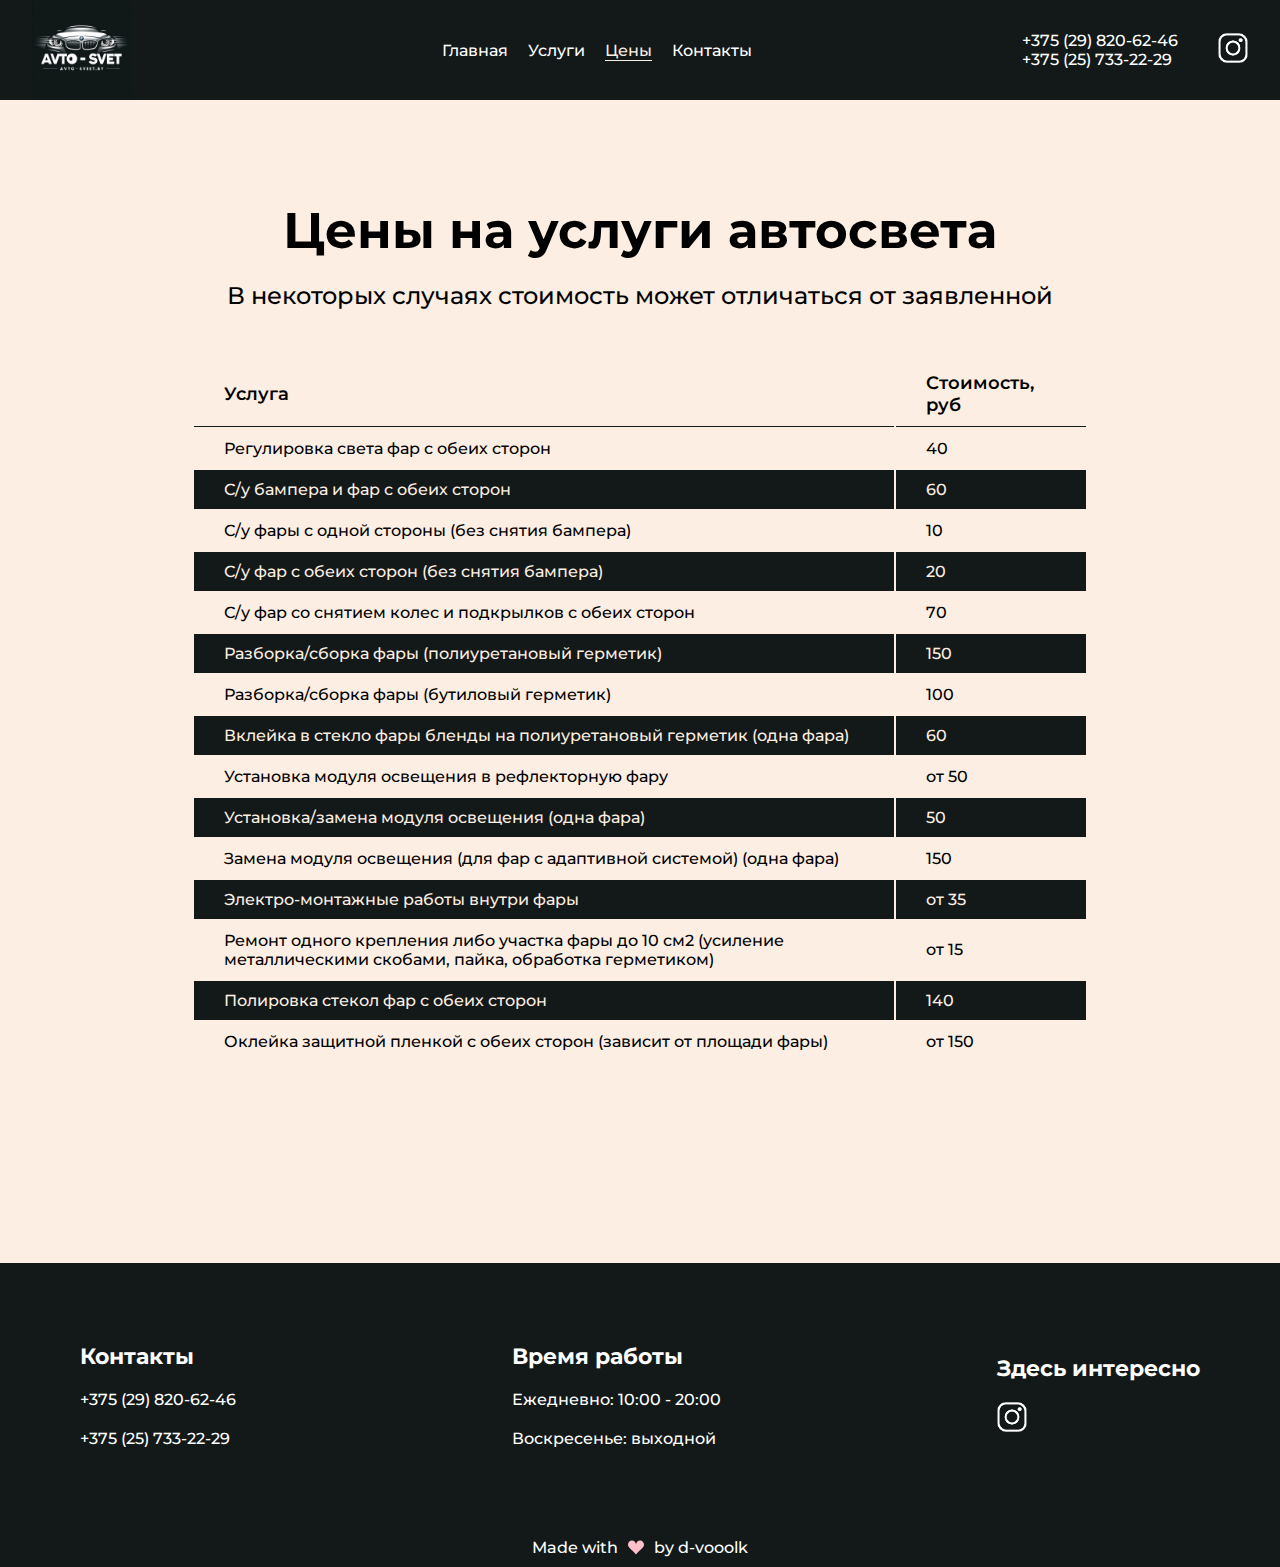
==== price.html @ a9b23661 "add services and price pages" ====
<!doctype html>
<html lang="ru">
<head>
    <meta charset="UTF-8">
    <meta name="viewport"
          content="width=device-width, user-scalable=no, initial-scale=1.0, maximum-scale=1.0, minimum-scale=1.0">
    <meta http-equiv="X-UA-Compatible" content="ie=edge">
    <title>Цены на услуги в мастерской автосвета avto-svet.by</title>
    <meta name="description"
          content="Стоимость услуг ремонта фар и установки линз вы можете узнать здесь. Ремонт фар в Минске. -Ремонт корпусов фар -Установка Bi-led модулей -Ремонт креплений -Полировка фар. +375(29)820-62-46">

    <link rel="icon" type="image/x-icon" href="img/favicon.ico">
    <link rel="stylesheet" href="styles/styles.css">
    <link rel="stylesheet" href="styles/config.css">
    <link rel="stylesheet" href="styles/price.css">

    <link rel="preconnect" href="https://fonts.googleapis.com">
    <link rel="preconnect" href="https://fonts.gstatic.com" crossorigin>
    <link href="https://fonts.googleapis.com/css2?family=Montserrat:ital,wght@0,100..900;1,100..900&display=swap"
          rel="stylesheet">
</head>
<body>
<header>
    <div class="logo">
        <a href="index.html">
            <img src="img/logo.png" alt="avto-svet.by"/>
        </a>
    </div>
    <nav class="header-nav">
        <ul>
            <li><a href="index.html">Главная</a></li>
            <li><a href="services.html">Услуги</a></li>
            <li><a class="current-page" href="price.html">Цены</a></li>
            <li><a href="#footer">Контакты</a></li>
        </ul>
    </nav>
    <div class="header-contacts">
        <div class="header-phone">
            <a href="tel:+375 (29) 820-62-46">+375 (29) 820-62-46</a>
            <a href="tel:+375 (25) 733-22-29">+375 (25) 733-22-29</a>
        </div>
        <div class="inst">
            <a href="https://instagram.com/avto_svet_by" target="_blank">
                <img src="img/social/inst-white.png" alt="instagram-avto-svet.by"/>
            </a>
        </div>
    </div>


    <div class="mobile-menu">
        <div class="burger-container" id="burger">
            <img src="img/icons/burger-white.png" alt="menu"/>
        </div>
        <div class="close-container" id="closeBurger">
            <img src="img/icons/close-white.png" alt="close menu"/>
        </div>
    </div>

    <div class="mobile-nav" id="mobileNav">
        <nav>
            <nav class="header-nav-mobile">
                <ul>
                    <li><a href="index.html">Главная</a></li>
                    <li><a href="services.html">Услуги</a></li>
                    <li><a class="current-page" href="price.html">Цены</a></li>
                    <li><a href="#footer">Контакты</a></li>
                </ul>
            </nav>
            <div class="header-contacts-mobile">
                <div class="header-phone">
                    <a href="tel:+375 (29) 820-62-46">+375 (29) 820-62-46</a>
                    <a href="tel:+375 (25) 733-22-29">+375 (25) 733-22-29</a>
                </div>
                <div class="inst">
                    <a href="https://instagram.com/avto_svet_by" target="_blank">
                        <img src="img/social/inst-white.png" alt="instagram-avto-svet.by"/>
                    </a>
                </div>
            </div>
        </nav>
    </div>
</header>

<main>
    <section class="price">
        <h1 class="title">Цены на услуги автосвета</h1>
        <h2 class="description">В некоторых случаях стоимость может отличаться от заявленной</h2>

        <table>
            <thead>
            <tr>
                <td>Услуга</td>
                <td>Стоимость, руб</td>
            </tr>
            </thead>
            <tbody>
            <tr>
                <td>Регулировка света фар с обеих сторон</td>
                <td>40</td>
            </tr>
            <tr class="dark">
                <td>С/у бампера и фар с обеих сторон</td>
                <td>60</td>
            </tr>
            <tr>
                <td>С/у фары с одной стороны (без снятия бампера)</td>
                <td>10</td>
            </tr>
            <tr class="dark">
                <td>С/у фар с обеих сторон (без снятия бампера)</td>
                <td>20</td>
            </tr>
            <tr>
                <td>С/у фар со снятием колес и подкрылков с обеих сторон</td>
                <td>70</td>
            </tr>
            <tr class="dark">
                <td>Разборка/сборка фары (полиуретановый герметик)</td>
                <td>150</td>
            </tr>
            <tr>
                <td>Разборка/сборка фары (бутиловый герметик)</td>
                <td>100</td>
            </tr>
            <tr class="dark">
                <td>Вклейка в стекло фары бленды на полиуретановый герметик (одна фара)</td>
                <td>60</td>
            </tr>
            <tr>
                <td>Установка модуля освещения в рефлекторную фару</td>
                <td>от 50</td>
            </tr>
            <tr class="dark">
                <td>Установка/замена модуля освещения (одна фара)</td>
                <td>50</td>
            </tr>
            <tr>
                <td>Замена модуля освещения (для фар с адаптивной системой) (одна фара)</td>
                <td>150</td>
            </tr>
            <tr class="dark">
                <td>Электро-монтажные работы внутри фары</td>
                <td>от 35</td>
            </tr>
            <tr>
                <td>Ремонт одного крепления либо участка фары до 10 см2 (усиление металлическими скобами, пайка, обработка герметиком)</td>
                <td>от 15</td>
            </tr>
            <tr class="dark">
                <td>Полировка стекол фар с обеих сторон</td>
                <td>140</td>
            </tr>
            <tr>
                <td>Оклейка защитной пленкой с обеих сторон (зависит от площади фары)</td>
                <td>от 150</td>
            </tr>


            </tbody>
        </table>
    </section>
</main>

<footer id="footer">
    <div class="footer">
        <div class="footer-contacts">
            <div class="footer-title">Контакты</div>
            <a href="tel:+375 (29) 820-62-46">+375 (29) 820-62-46</a>
            <a href="tel:+375 (25) 733-22-29">+375 (25) 733-22-29</a>
        </div>
        <div class="work-time">
            <div class="footer-title">Время работы</div>
            <div>Ежедневно: 10:00 - 20:00</div>
            <div>Воскресенье: выходной</div>
        </div>
        <div class="footer-social">
            <div class="footer-title">Здесь интересно</div>
            <div class="footer-social-inst">
                <a href="https://instagram.com/avto_svet_by" target="_blank">
                    <img src="img/social/inst-white.png" alt="instagram-avto-svet.by"/>
                </a>
            </div>
        </div>
    </div>
    <div class="annotation">
        <span>Made with</span>
        <img src="img/icons/heart.svg" alt="made with love"/>
        <span>by <a href="https://github.com/d-vooolk" target="_blank">d-vooolk</a></span>
    </div>
</footer>

<script src="scripts/mobileNav.js"></script>
</body>
</html>
---- styles/styles.css ----
html {
    scroll-behavior: smooth;
}

body {
    margin: 0;
    padding: 0;
    font-family: "Montserrat", sans-serif;
    font-optical-sizing: auto;
    font-weight: 500;
    font-style: normal;
    font-size: 16px;
    box-sizing: border-box;
}

header {
    max-height: 100px;
    display: flex;
    padding: 0 5em;
    background-color: var(--base-background-color);
    align-items: center;
    justify-content: space-between;
    color: white;
    position: fixed;
    width: 100%;
    box-sizing: border-box;
}

header a {
    color: white;
}

.logo img {
    width: 100px;
}

.header-contacts {
    display: flex;
    align-items: center;
    gap: 40px
}

.header-phone {
    display: flex;
    flex-direction: column;
}

.header-phone a:hover {
    color: var(--base-light-background);
}

.header-nav ul {
    display: flex;
    list-style: none;
    gap: 40px;
}

.header-nav ul li a:hover {
    color: var(--base-light-background);
    border-bottom: 1px solid var(--base-light-background);
    transition: 0.5s;
}

a {
    text-decoration: none;
}

.inst img {
    width: 30px;
}

.first-section {
    background-image: url("../img/first/first.png");
    width: 100%;
    height: 100vh;
    background-size: cover;
    background-position: left;
    color: white;
}

.general-text-container {
    padding: 25vh 5em;
    gap: 40px
}

.general-text {
    font-size: 55px;
    max-width: 600px;
}

.under-general-text {
    font-size: 20px;
    margin-bottom: 50px;
}

.button {
    border: 1px solid white;
    background-color: transparent;
    color: white;
    padding: 20px;
    font-size: 17px;
    border-radius: 5px;
    cursor: pointer;
    transition: ease-in-out, 0.5s;
}

.button:hover {
    background-color: white;
    color: var(--base-background-color);
    transition: ease-in-out, 0.5s;
}

.dark-button {
    color: var(--base-text-color-dark);
    border: 1px solid var(--base-text-color-dark);
}

.dark-button:hover {
    background-color: var(--base-text-color-dark);
    color: var(--base-light-background);
}

.about {
    display: flex;
    padding: var(--base-section-padding);
    background-color: var(--base-background-color);
    color: var(--base-text-color-light);
    gap: 40px;
    align-items: center;
    justify-content: center;
}

.about-img img {
    max-width: 600px;
}

.about-header-text {
    font-size: 50px;
}

.about-text-container {
    display: flex;
    flex-direction: column;
    gap: 40px;
}

.about-description {
    max-width: 600px;
    line-height: 25px;
}

footer {
    display: flex;
    flex-direction: column;
    background-color: var(--base-background-color);
    color: var(--base-text-color-light);
}

footer a {
    color: var(--base-text-color-light);
}

.annotation {
    display: flex;
    gap: 10px;
    padding: 10px;
    justify-content: center;
}

.footer {
    display: flex;
    background-color: var(--base-background-color);
    color: var(--base-text-color-light);
    padding: var(--base-section-padding);
    align-items: center;
    justify-content: space-between;
}

.footer a {
    color: var(--base-text-color-light);
}

.footer-title {
    font-size: 22px;
    font-weight: 700;
}

.footer-contacts, .work-time, .footer-social {
    display: flex;
    flex-direction: column;
    gap: 20px;
}

.footer-social-inst img {
    width: 30px;
}

.call-us {
    background-color: var(--base-light-background);
    padding: var(--base-section-padding);
}

.call-us-container {
    display: flex;
    flex-direction: column;
    gap: 40px;
    align-items: center;
    justify-content: center;
}

.call-us-header {
    font-size: 50px;
    font-weight: 600;
}

.call-us-description {
    font-size: 22px;
    max-width: 800px;
    line-height: 35px;
    text-align: center;
}

.call-us-form {
    display: flex;
    gap: 20px;
}

.phone-input {
    width: 300px;
    padding: 0 15px;
    font-size: 22px;
    border: none;
    border-radius: 5px;
    outline:none;
}

.mobile-menu {
    display: none;
    justify-content: center;
    align-items: center;
}

.mobile-nav {
    display: none;
}

.current-page {
    color: var(--base-light-background);
    border-bottom: 1px solid var(--base-light-background);
}

@media (min-width: 1px) and (max-width: 1280px) {
    header {
        padding: 2em;
    }

    .header-nav ul {
        display: flex;
        list-style: none;
        gap: 20px;
    }

    .about {
        flex-direction: column;
    }
}

@media (min-width: 340px) and (max-width: 768px) {
    .header-nav {
        display: none;
    }

    .header-contacts {
        display: none;
    }

    .first-section {
        background-position: -150px 100px;
    }

    .general-text {
        font-size: 30px;
    }

    .general-text-container {
        padding: 25vh 2em;
    }

    .about-img img {
        max-width: 90vw;
    }

    .about-header-text {
        font-size: 30px;
        width: 90vw;
    }

    .about-description {
        max-width: 600px;
        line-height: 25px;
    }

    .call-us-header {
        font-size: 30px;
        font-weight: 600;
        width: 90vw;
        text-align: center;
    }

    .call-us-description {
        font-size: 19px;
        max-width: 800px;
        line-height: 35px;
        text-align: center;
    }

    .call-us-form {
        flex-direction: column;
        gap: 20px;
    }

    .phone-input {
        line-height: 50px;
    }

    .footer {
        flex-direction: column;
        gap: 40px;
        padding: 3em;
        justify-content: center;
    }

    .footer-contacts, .work-time, .footer-social {
        align-items: center;
    }

    .burger-container {
        display: flex;
    }

    .burger-container img {
        max-width: 50px;
    }

    .close-container {
        display: none;
    }

    .close-container img {
        max-width: 40px;
    }

    .mobile-nav {
        position: absolute;
        background-color: var(--base-background-color);
        top: 100px;
        left: 0;
        width: 100vw;
        padding: 20px 20px 50px;
        box-sizing: border-box;
        flex-direction: column;
    }

    .mobile-nav nav {
        display: flex;
        flex-direction: column;
        gap: 40px;
    }

    .header-nav-mobile ul {
        display: flex;
        flex-direction: column;
        list-style: none;
        gap: 40px;
        align-items: center;
        padding: 0;
    }

    .header-phone {
        display: flex;
        gap: 20px;
    }

    .header-contacts-mobile {
        display: flex;
        flex-direction: column;
        align-items: center;
        gap: 40px
    }

    .mobile-menu {
        display: flex;
        justify-content: center;
        align-items: center;
    }
}
---- styles/config.css ----
:root {
    --base-background-color: rgb(18, 25, 24);
    --base-light-background: #fceee2;
    --base-text-color-dark: rgb(18, 25, 24);
    --base-text-color-light: white;

    --base-section-padding: 5em 5em;
    --base-padding-top: 5em;
    --base-padding-bottom: 5em;
    --base-padding-left: 5em;
}
---- styles/price.css ----
.price {
    padding: 200px 0;
    background-color: var(--base-light-background);
    display: flex;
    flex-direction: column;
    justify-content: center;
    align-items: center;
}

.title {
    font-size: 50px;
    margin: 0;
    text-align: center;
}

.description {
    font-weight: 500;
    margin-bottom: 50px;
    text-align: center;
}

table {
    max-width: 70vw;
}

table thead td {
    font-size: 18px;
    font-weight: 600;
    border-bottom: 1px solid var(--base-background-color);
}

table td {
    padding: 10px 30px;
}

.dark {
    background-color: var(--base-background-color);
    color: var(--base-light-background);
}
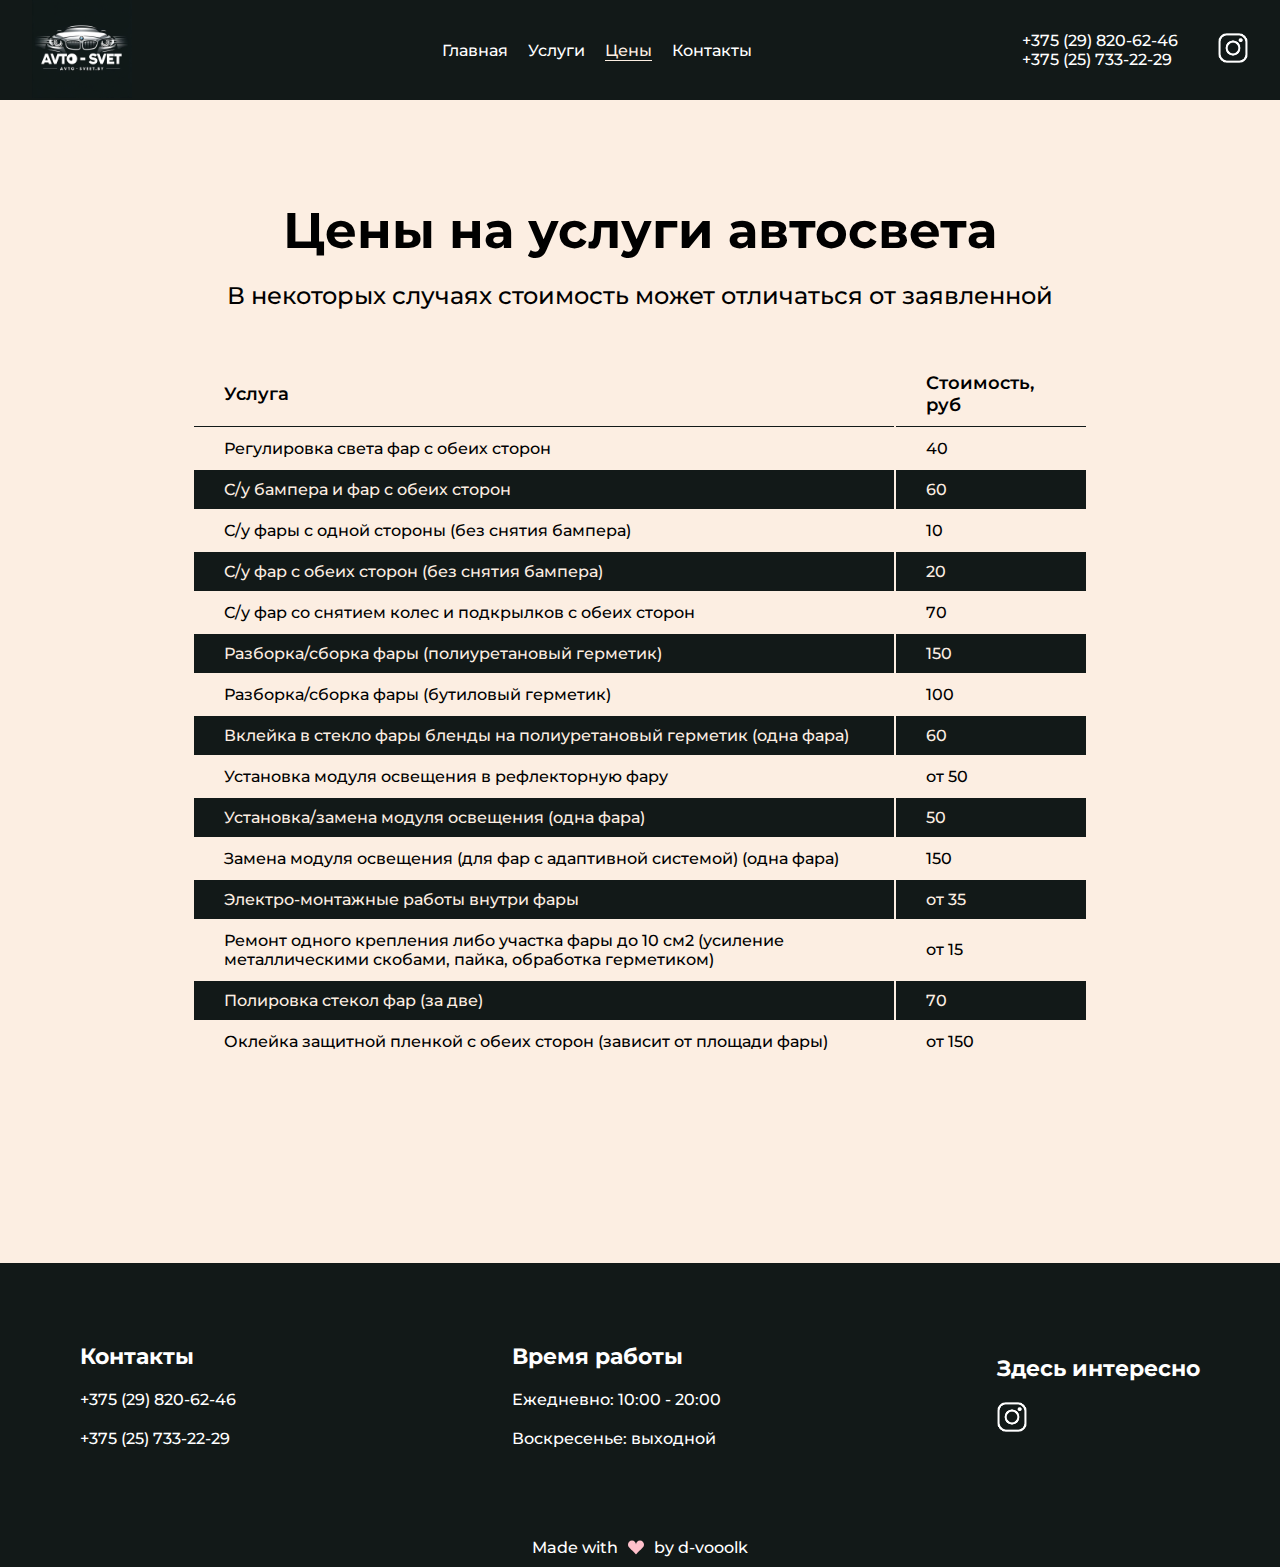
==== commit 763c1c9e: "change price" ====
--- a/price.html
+++ b/price.html
@@ -147,8 +147,8 @@
                 <td>от 15</td>
             </tr>
             <tr class="dark">
-                <td>Полировка стекол фар с обеих сторон</td>
-                <td>140</td>
+                <td>Полировка стекол фар (за две)</td>
+                <td>70</td>
             </tr>
             <tr>
                 <td>Оклейка защитной пленкой с обеих сторон (зависит от площади фары)</td>
